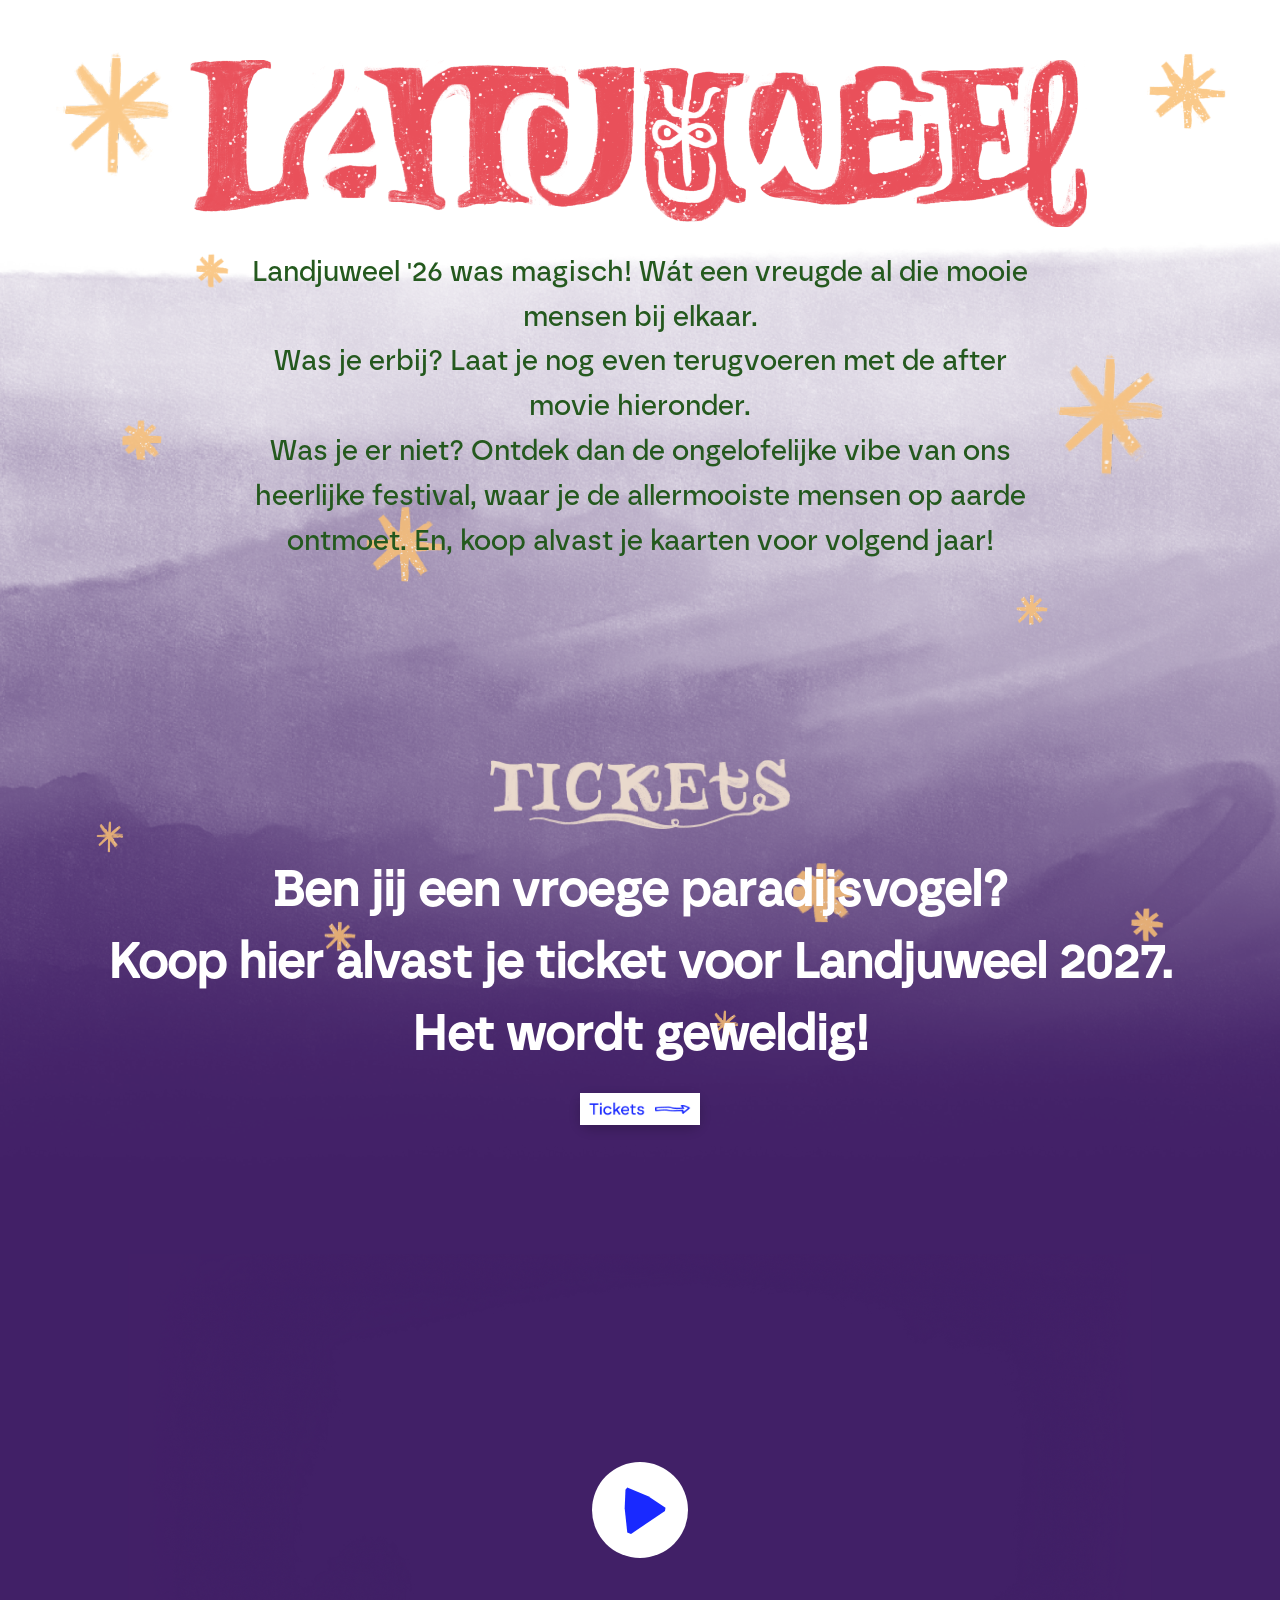
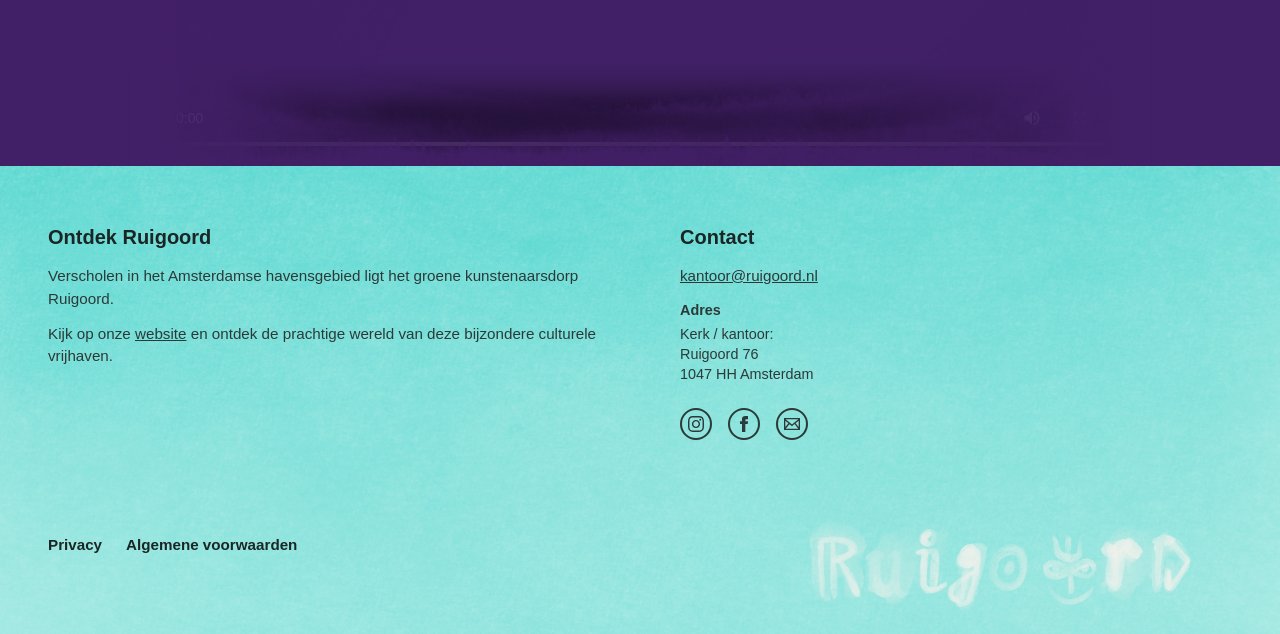
==== index.html @ 9452ccc0 "rename index page" ====
<!DOCTYPE html>
<html lang="en">
<head>
    <meta charset="UTF-8">
    <title>Landjuweel 2027</title>
    <link rel="stylesheet" href="assets/css/main.css">
</head>
<body>

<!-- Top Hero & Festival Section -->
<section class="hero-section">
    <!-- Star Decorations -->
    <img src="assets/img/star_4.png" class="star" style="top: 3%; left: 3%; font-size: 2.5rem;">
    <img src="assets/img/star_3.png" class="star" style="top: 4%; right: 4%; font-size: 2.2rem;" height="7%">
    <img src="assets/img/star_5.png" class="star" style="top: 20%; left: 15%; font-size: 3.5rem;" height="3%">
    <img src="assets/img/star_4.png" class="star" style="top: 27%; right: 8%; font-size: 3rem;" >
    <img src="assets/img/star_2.png" class="star" style="top: 47%; right: 18%; font-size: 1.5rem;" height="3%">
    <img src="assets/img/star_1.png" class="star" style="top: 33%; left: 9%; font-size: 2rem;" height="4%">
    <img src="assets/img/star_3.png" class="star" style="top: 40%; left: 28%; font-size: 2.2rem;" height="7%">
    <img src="assets/img/star_4.png" class="star" style="top: 80%; right: 42%; font-size: 1.2rem;" height="3%" >
    <img src="assets/img/star_1.png" class="star" style="top: 68%; right: 33%; font-size: 3rem;" height="6%">
    <img src="assets/img/star_5.png" class="star" style="top: 72%; right: 9%; font-size: 2.4rem;" height="3%">
    <img src="assets/img/star_2.png" class="star" style="top: 73%; left: 25%; font-size: 1.5rem;" height="3%">
    <img src="assets/img/star_4.png" class="star" style="top: 65%; left: 7%; font-size: 1.2rem;" height="3%" >

    <!-- Main Title -->
    <img src="assets/img/landjuweel-logo.png" width="75%">

    <br>
    <br>
    <!-- Intro Paragraph -->
    <div class="intro-text" style="font-family: Borna; font-size: 28px">
        <p>Landjuweel '26 was magisch! Wát een vreugde al die mooie mensen bij elkaar.</p>
        <p>Was je erbij? Laat je nog even terugvoeren met de after movie hieronder.</p>
        <p>Was je er niet? Ontdek dan de ongelofelijke vibe van ons heerlijke festival, waar je de allermooiste mensen op aarde ontmoet. En, koop alvast je kaarten voor volgend jaar!</p>
    </div>

    <!-- Tickets Heading & Subtitle -->
    <div class="tickets-section" style="margin-top: 197px">
        <img src="assets/img/tickets-logo.png" width="25%">
        <p class="tickets-subtitle" style="margin-top: 20px; font-family: Borna">
            Ben jij een vroege paradijsvogel?<br>
            Koop hier alvast je ticket voor Landjuweel 2027.<br>
            Het wordt geweldig!
        </p>

        <!-- Action Button -->
        <a href="#" class="btn-tickets">
            <img src="assets/img/ticket-button.png" alt="Koop tickets voor Landjuweel 2027">
        </a>
    </div>

</section>
<section class="video-section">
    <!-- Video Placeholder with Play Button -->
    <div class="video-container">
        <div class="video-overlay-wrap" id="video-overlay-wrap">
            <video class="video-thumbnail" id="aftermovie-player" controls preload="metadata" poster="video/aftermovie/poster.jpg">
                <source src="video/aftermovie/master.m3u8" type="application/x-mpegURL">
                Your browser does not support the video tag.
            </video>
            <img class="video-overlay-image" src="assets/img/theater-overlay.png" alt="" aria-hidden="true">
            <button class="video-play-btn" id="video-play-btn" type="button" aria-label="Speel video af">
                <img src="assets/img/play.svg" alt="" aria-hidden="true">
            </button>
        </div>


    </div>
</section>


<!-- Footer Section -->
<footer class="site-footer">
    <div class="footer-container">

        <!-- Top Content Grid -->
        <div class="footer-content">

            <!-- Left Column: Ontdek Ruigoord -->
            <div class="footer-col">
                <h3>Ontdek Ruigoord</h3>
                <p>Verscholen in het Amsterdamse havensgebied ligt het groene kunstenaarsdorp Ruigoord.</p>
                <p>Kijk op onze <a href="https://ruigoord.nl/">website</a> en ontdek de prachtige wereld van deze bijzondere culturele vrijhaven.</p>
            </div>

            <!-- Right Column: Contact -->
            <div class="footer-col">
                <h3>Contact</h3>
                <p><a href="mailto:kantoor@ruigoord.nl">kantoor@ruigoord.nl</a></p>

                <address class="address-block">
                    <strong>Adres</strong>
                    Kerk / kantoor:<br>
                    Ruigoord 76<br>
                    1047 HH Amsterdam
                </address>

                <!-- Social Links -->
                <div class="social-links">
                    <!-- Instagram -->
                    <a href="https://www.instagram.com/landjuweel.festival/" class="social-icon" aria-label="Instagram">
                        <svg viewBox="0 0 24 24">
                            <path d="M12 2.163c3.204 0 3.584.012 4.85.07 3.252.148 4.771 1.691 4.919 4.919.058 1.265.069 1.645.069 4.849 0 3.205-.012 3.584-.069 4.849-.149 3.225-1.664 4.771-4.919 4.919-1.266.058-1.644.07-4.85.07-3.204 0-3.584-.012-4.849-.07-3.26-.149-4.771-1.699-4.919-4.92-.058-1.265-.07-1.644-.07-4.849 0-3.204.013-3.583.07-4.849.149-3.227 1.664-4.771 4.919-4.919 1.266-.057 1.645-.069 4.849-.069zm0-2.163c-3.259 0-3.667.014-4.947.072-4.358.2-6.78 2.618-6.98 6.98-.059 1.281-.073 1.689-.073 4.948 0 3.259.014 3.668.072 4.948.2 4.358 2.618 6.78 6.98 6.98 1.281.058 1.689.072 4.948.072 3.259 0 3.668-.014 4.948-.072 4.354-.2 6.782-2.618 6.979-6.98.059-1.28.073-1.689.073-4.948 0-3.259-.014-3.667-.072-4.947-.196-4.354-2.617-6.78-6.979-6.98-1.281-.059-1.69-.073-4.949-.073zm0 5.838c-3.403 0-6.162 2.759-6.162 6.162s2.759 6.163 6.162 6.163 6.162-2.759 6.162-6.163c0-3.403-2.759-6.162-6.162-6.162zm0 10.162c-2.209 0-4-1.79-4-4 0-2.209 1.791-4 4-4s4 1.791 4 4c0 2.21-1.791 4-4 4zm6.406-11.845c-.796 0-1.441.645-1.441 1.44s.645 1.44 1.441 1.44c.795 0 1.439-.645 1.439-1.44s-.644-1.44-1.439-1.44z"/>
                        </svg>
                    </a>

                    <!-- Facebook -->
                    <a href="https://www.facebook.com/landjuweelfestival" class="social-icon" aria-label="Facebook">
                        <svg viewBox="0 0 24 24">
                            <path d="M9 8H6v4h3v12h5V12h3.642L18 8h-4V6.333C14 5.374 14.5 5 15.5 5H18V0h-3.808C10.592 0 9 1.583 9 4.615V8z"/>
                        </svg>
                    </a>

                    <!-- Email -->
                    <a href="mailto:kantoor@ruigoord.nl" class="social-icon" aria-label="Email">
                        <svg viewBox="0 0 24 24">
                            <path d="M0 3v18h24v-18h-24zm6.623 7.929l-4.623 5.712v-9.458l4.623 3.746zm-4.141-5.929h19.035l-9.517 7.713-9.518-7.713zm5.694 7.188l3.824 3.099 3.83-3.104 5.612 6.828h-18.879l5.613-6.823zm9.201-1.259l4.623-3.743v9.444l-4.623-5.701z"/>
                        </svg>
                    </a>
                </div>
            </div>

        </div>

        <!-- Footer Bottom Links -->
        <div class="footer-bottom">
            <ul class="footer-links">
                <li><a href="#">Privacy</a></li>
                <li><a href="#">Algemene voorwaarden</a></li>
            </ul>
        </div>

    </div>

    <!-- Background Watermark Logo -->
<!--    <div class="footer-watermark">Ruigoord</div>-->
    <div class="footer-watermark"><img src="assets/img/ruigoord-footer-logo.png"></div>
</footer>

<script>
    (function () {
        var wrap = document.getElementById("video-overlay-wrap");
        var video = document.getElementById("aftermovie-player");
        var playBtn = document.getElementById("video-play-btn");
        if (!wrap || !video || !playBtn) return;

        playBtn.addEventListener("click", function () {
            var p = video.play();
            if (p && p.catch) p.catch(function () {});
        });

        video.addEventListener("play", function () {
            wrap.classList.add("has-started");
        });
    })();
</script>


</body>
</html>
---- assets/css/main.css ----
:root {
	/* Upper Section Colors */
	--purple-dark: #2a0a44;
	--yellow-bright: #ffd447;
	--text-light: #ffffff;

	/* Footer Colors */
	--footer-text: #2b3a39;
	--footer-heading: #1a2625;
	--font-family: -apple-system, BlinkMacSystemFont, "Segoe UI", Roboto, Helvetica, Arial, sans-serif;
}

* {
	box-sizing: border-box;
	margin: 0;
	padding: 0;
}

body {
	font-family: var(--font-family);
	background-color: var(--purple-dark);
	color: var(--text-light);
}

/* ==========================================
   HERO & TICKETS SECTION
========================================== */
.hero-section {
	position: relative;
	background-color: #ffffff;
	background-image: url("../img/gradient-top-background.png");
	background-position: center top;
	background-repeat: no-repeat;
	background-size: cover;
	padding: 40px 20px 60px 20px;
	text-align: center;
	overflow: hidden;
	isolation: isolate;
}

/* Decorative Stars */
.star {
	position: absolute;
	color: var(--yellow-bright);
	opacity: 0.85;
	user-select: none;
	pointer-events: none;
	z-index: 0;
}

.hero-section > *:not(.star) {
	position: relative;
	z-index: 1;
}

.intro-text {
	max-width: 67%;
	margin: 0 auto 48px auto;
	font-size: 0.95rem;
	line-height: 1.6;
	font-weight: 500;
	color: #24591E;
}

.tickets-section {
	margin-bottom: 48px;
}

.tickets-subtitle {
	font-size: 48px!important;
	line-height: 1.5;
	font-weight: 600;
	color: #ffffff;
	margin-bottom: 24px;
}

/* CTA Button */
.btn-tickets {
	display: inline-block;
	line-height: 0;
	text-decoration: none;
	border-radius: 10px;
	box-shadow: 0 4px 12px rgba(0, 0, 0, 0.2);
	transition: transform 0.2s ease, box-shadow 0.2s ease;
}

.btn-tickets img {
	display: block;
	width: auto;
	height: 32px;
	max-width: 100%;
}

.btn-tickets:hover {
	transform: translateY(-2px);
	box-shadow: 0 6px 16px rgba(0, 0, 0, 0.3);
}

.btn-tickets:focus-visible {
	outline: 3px solid #ffffff;
	outline-offset: 4px;
}

.video-section {
	margin-top: -3px;
	position: relative;
	background-color: #412067;
}

.video-section::before {
	content: "";
	position: absolute;
	left: 0;
	right: 0;
	top: -4px;
	height: 4px;
	background-color: #412067;
}

/* Video Banner */
.video-container {
	max-width: 80%;
	margin: 0 auto;
	position: relative;
	border: none;
	border-radius: 0;
	overflow: visible;
	box-shadow: none;
}

.video-thumbnail {
	width: 100%;
	height: auto;
	display: block;
	object-fit: cover;
	border: none;
	border-radius: 0;
	box-shadow: none;
}

.video-overlay-wrap {
	position: relative;
}

.video-overlay-image {
	position: absolute;
	inset: 0;
	width: 100%;
	height: 100%;
	object-fit: cover;
	pointer-events: none;
	z-index: 2;
}

.video-overlay-wrap.has-started .video-overlay-image {
	display: none;
}

.video-play-btn {
	position: absolute;
	top: 50%;
	left: 50%;
	transform: translate(-50%, -50%);
	width: clamp(56px, 10vw, 96px);
	height: clamp(56px, 10vw, 96px);
	padding: 0;
	border: 0;
	background: transparent;
	cursor: pointer;
	z-index: 3;
}

.video-play-btn img {
	width: 100%;
	height: 100%;
	display: block;
}

.video-overlay-wrap.has-started .video-play-btn {
	display: none;
}

/* ==========================================
   FOOTER SECTION
========================================== */
.site-footer {
	background-color: #b8eee8;
	background-image: url("../img/footer-gradient.png");
	background-position: center;
	background-repeat: no-repeat;
	background-size: cover;
	color: var(--footer-text);
	padding: 40px 24px;
	position: relative;
	overflow: hidden;
}

.footer-container {
	max-width: 1200px;
	margin: 0 auto;
	display: flex;
	flex-direction: column;
	gap: 36px;
	position: relative;
	z-index: 2;
}

.footer-content {
	display: grid;
	grid-template-columns: 1fr;
	gap: 32px;
	text-align: left;
}

.footer-col h3 {
	font-size: 1.25rem;
	font-weight: 700;
	color: var(--footer-heading);
	margin-bottom: 16px;
}

.footer-col p {
	font-size: 0.95rem;
	line-height: 1.5;
	margin-bottom: 12px;
	color: var(--footer-text);
}

.footer-col a {
	color: var(--footer-text);
	text-decoration: underline;
	transition: opacity 0.2s ease;
}

.footer-col a:hover {
	opacity: 0.75;
}

.address-block {
	font-style: normal;
	font-size: 0.9rem;
	line-height: 1.4;
	margin-top: 12px;
}

.address-block strong {
	display: block;
	margin-bottom: 4px;
}

/* Social Icons */
.social-links {
	display: flex;
	gap: 16px;
	margin-top: 24px;
}

.social-icon {
	display: flex;
	align-items: center;
	justify-content: center;
	width: 32px;
	height: 32px;
	border: 2px solid var(--footer-text);
	border-radius: 50%;
	color: var(--footer-text);
	text-decoration: none;
	transition: transform 0.2s, background-color 0.2s;
}

.social-icon:hover {
	transform: translateY(-2px);
	background-color: rgba(0, 0, 0, 0.05);
}

.social-icon svg {
	width: 16px;
	height: 16px;
	fill: currentColor;
}

/* Footer Bottom Bar */
.footer-bottom {
	display: flex;
	flex-direction: column;
	gap: 16px;
	padding-top: 20px;
}

.footer-links {
	display: flex;
	flex-wrap: wrap;
	gap: 24px;
	list-style: none;
}

.footer-links a {
	font-size: 0.95rem;
	font-weight: 600;
	color: var(--footer-heading);
	text-decoration: none;
}

.footer-links a:hover {
	text-decoration: underline;
}

/* Background Watermark Logo */
.footer-watermark {
	position: absolute;
	left: 50%;
	bottom: 12px;
	transform: translateX(-50%);
	user-select: none;
	pointer-events: none;
}

.footer-watermark img {
	display: block;
	width: clamp(220px, 62vw, 560px);
	max-width: calc(100vw - 32px);
	height: auto;
}

/* ==========================================
   MEDIA QUERIES (DESKTOP RESPONSIVENESS)
========================================== */
@media (min-width: 768px) {
	.hero-section {
		padding: 60px 40px 80px 40px;
	}

	.intro-text {
		font-size: 1.05rem;
	}

	.tickets-subtitle {
		font-size: 1.35rem;
	}

	.site-footer {
		padding: 60px 48px 80px 48px;
	}

	.footer-content {
		grid-template-columns: 1fr 1fr;
		gap: 80px;
	}

	.footer-bottom {
		flex-direction: row;
		justify-content: space-between;
		align-items: flex-end;
		margin-top: 40px;
	}

	.footer-watermark {
		left: auto;
		right: max(48px, calc((100vw - 1200px) / 2 + 48px));
		transform: none;
		bottom: 20px;
	}

	.footer-watermark img {
		width: clamp(260px, 30vw, 560px);
		max-width: 42vw;
	}
}


@font-face {
	font-family: "Borna";
	src: url("../font/borna-medium.otf") format("opentype");
	font-display: swap;
}
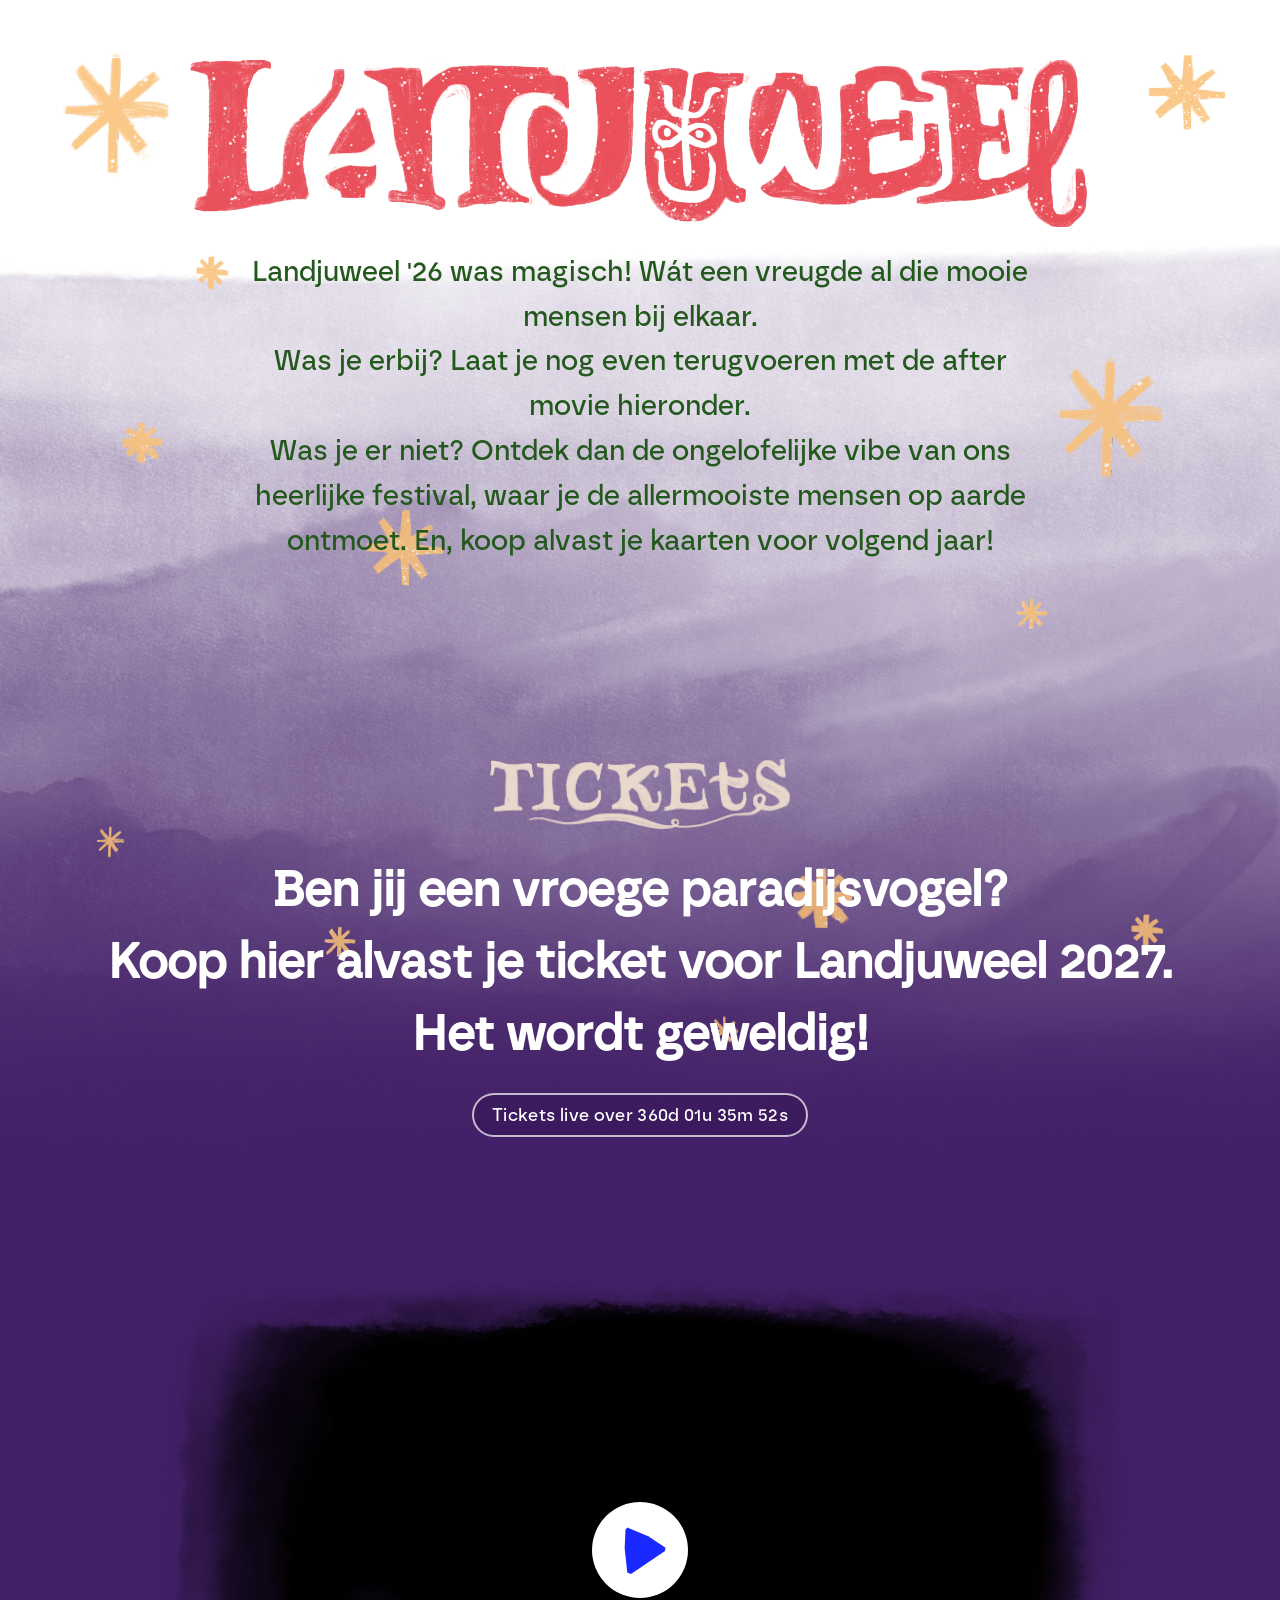
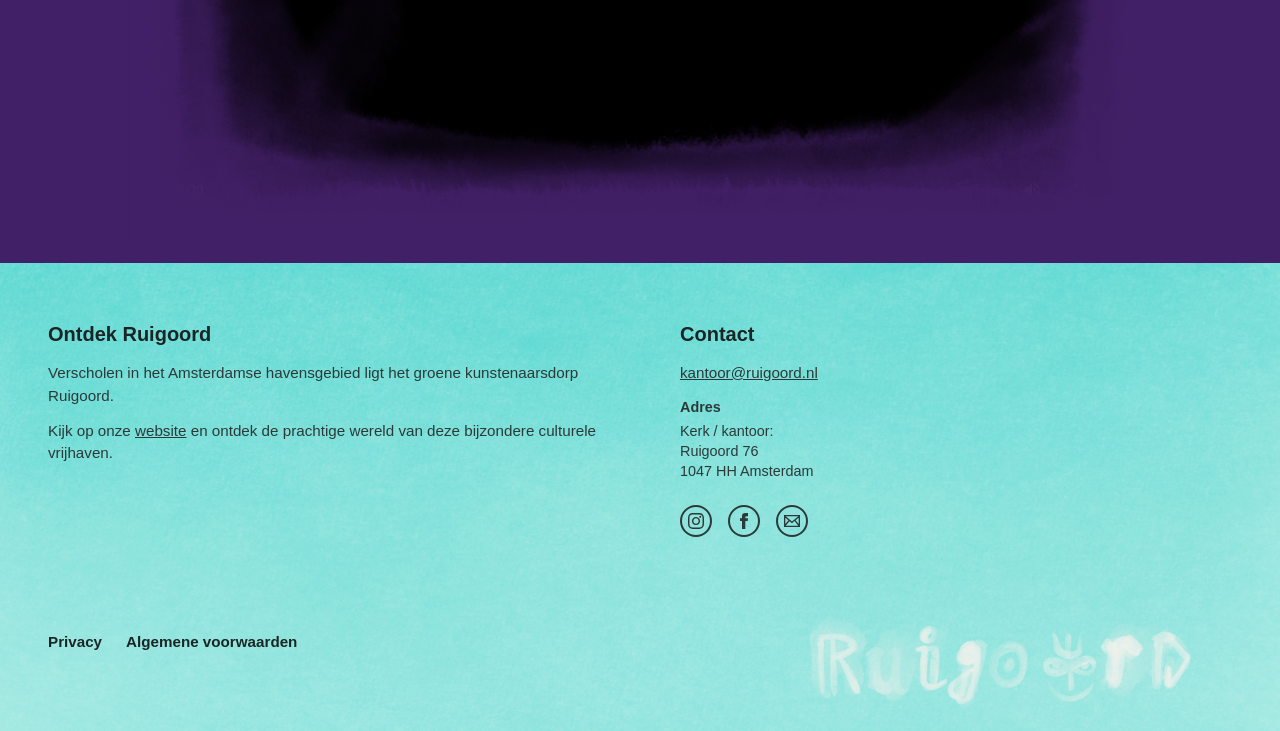
==== commit 573a30c7: "simple timer" ====
--- a/index.html
+++ b/index.html
@@ -44,10 +44,13 @@
             Het wordt geweldig!
         </p>
 
-        <!-- Action Button -->
-        <a href="#" class="btn-tickets">
-            <img src="assets/img/ticket-button.png" alt="Koop tickets voor Landjuweel 2027">
-        </a>
+        <!-- Countdown / Action Button -->
+        <div class="ticket-cta-slot">
+            <div class="ticket-countdown" id="ticket-countdown" role="timer" aria-live="polite"></div>
+            <a href="#" class="btn-tickets is-hidden" id="ticket-button">
+                <img src="assets/img/ticket-button.png" alt="Koop tickets voor Landjuweel 2027">
+            </a>
+        </div>
     </div>
 
 </section>
@@ -154,6 +157,52 @@
             wrap.classList.add("has-started");
         });
     })();
+
+    (function () {
+        var countdownEl = document.getElementById("ticket-countdown");
+        var ticketButton = document.getElementById("ticket-button");
+        if (!countdownEl || !ticketButton) return;
+
+        var now = new Date();
+        var target = new Date(now.getFullYear(), 10, 30, 23, 59, 59, 999);
+        if (now > target) {
+            target = new Date(now.getFullYear() + 1, 10, 30, 23, 59, 59, 999);
+        }
+
+        function pad(value) {
+            return String(value).padStart(2, "0");
+        }
+
+        function showButton() {
+            countdownEl.classList.add("is-hidden");
+            ticketButton.classList.remove("is-hidden");
+        }
+
+        function updateCountdown() {
+            var diff = target.getTime() - Date.now();
+
+            if (diff <= 0) {
+                showButton();
+                return false;
+            }
+
+            var totalSeconds = Math.floor(diff / 1000);
+            var days = Math.floor(totalSeconds / 86400);
+            var hours = Math.floor((totalSeconds % 86400) / 3600);
+            var minutes = Math.floor((totalSeconds % 3600) / 60);
+            var seconds = totalSeconds % 60;
+
+            countdownEl.textContent = "Tickets live over " + days + "d " + pad(hours) + "u " + pad(minutes) + "m " + pad(seconds) + "s";
+            return true;
+        }
+
+        if (!updateCountdown()) return;
+        var timerId = setInterval(function () {
+            if (!updateCountdown()) {
+                clearInterval(timerId);
+            }
+        }, 1000);
+    })();
 </script>
 
 
--- a/assets/css/main.css
+++ b/assets/css/main.css
@@ -101,9 +101,37 @@
 	outline-offset: 4px;
 }
 
+.ticket-cta-slot {
+	margin-top: 8px;
+	min-height: 44px;
+}
+
+.ticket-countdown {
+	display: inline-flex;
+	align-items: center;
+	justify-content: center;
+	padding: 10px 18px;
+	min-height: 44px;
+	border: 2px solid rgba(255, 255, 255, 0.7);
+	border-radius: 999px;
+	background: rgba(42, 10, 68, 0.28);
+	color: #ffffff;
+	font-family: "Borna", var(--font-family);
+	font-size: clamp(0.9rem, 2.2vw, 1.1rem);
+	line-height: 1;
+	letter-spacing: 0.02em;
+	text-align: center;
+}
+
+.is-hidden {
+	display: none;
+}
+
 .video-section {
 	margin-top: -3px;
-	position: relative;
+	padding-bottom: 25px;
+	position: relative;
+	z-index: 2;
 	background-color: #412067;
 }
 
@@ -130,7 +158,7 @@
 
 .video-thumbnail {
 	width: 100%;
-	height: auto;
+	height: 100%;
 	display: block;
 	object-fit: cover;
 	border: none;
@@ -140,6 +168,10 @@
 
 .video-overlay-wrap {
 	position: relative;
+	aspect-ratio: 16 / 9;
+	overflow: hidden;
+	background-color: #000;
+	line-height: 0;
 }
 
 .video-overlay-image {
@@ -180,6 +212,32 @@
 	display: none;
 }
 
+/* iOS Safari: prevent thin right-edge stripe from subpixel compositing */
+@supports (-webkit-touch-callout: none) {
+	.video-overlay-wrap {
+		-webkit-mask-image: -webkit-radial-gradient(white, black);
+		mask-image: radial-gradient(white, black);
+		-webkit-transform: translateZ(0);
+		transform: translateZ(0);
+		-webkit-clip-path: inset(0);
+		clip-path: inset(0);
+	}
+
+	.video-thumbnail,
+	.video-overlay-image {
+		-webkit-transform: translateZ(0);
+		transform: translateZ(0);
+		-webkit-backface-visibility: hidden;
+		backface-visibility: hidden;
+	}
+
+	.video-thumbnail {
+		transform: translateZ(0) scale(1.01);
+		-webkit-transform: translateZ(0) scale(1.01);
+		transform-origin: center center;
+	}
+}
+
 /* ==========================================
    FOOTER SECTION
 ========================================== */
@@ -192,6 +250,7 @@
 	color: var(--footer-text);
 	padding: 40px 24px;
 	position: relative;
+	z-index: 1;
 	overflow: hidden;
 }
 
